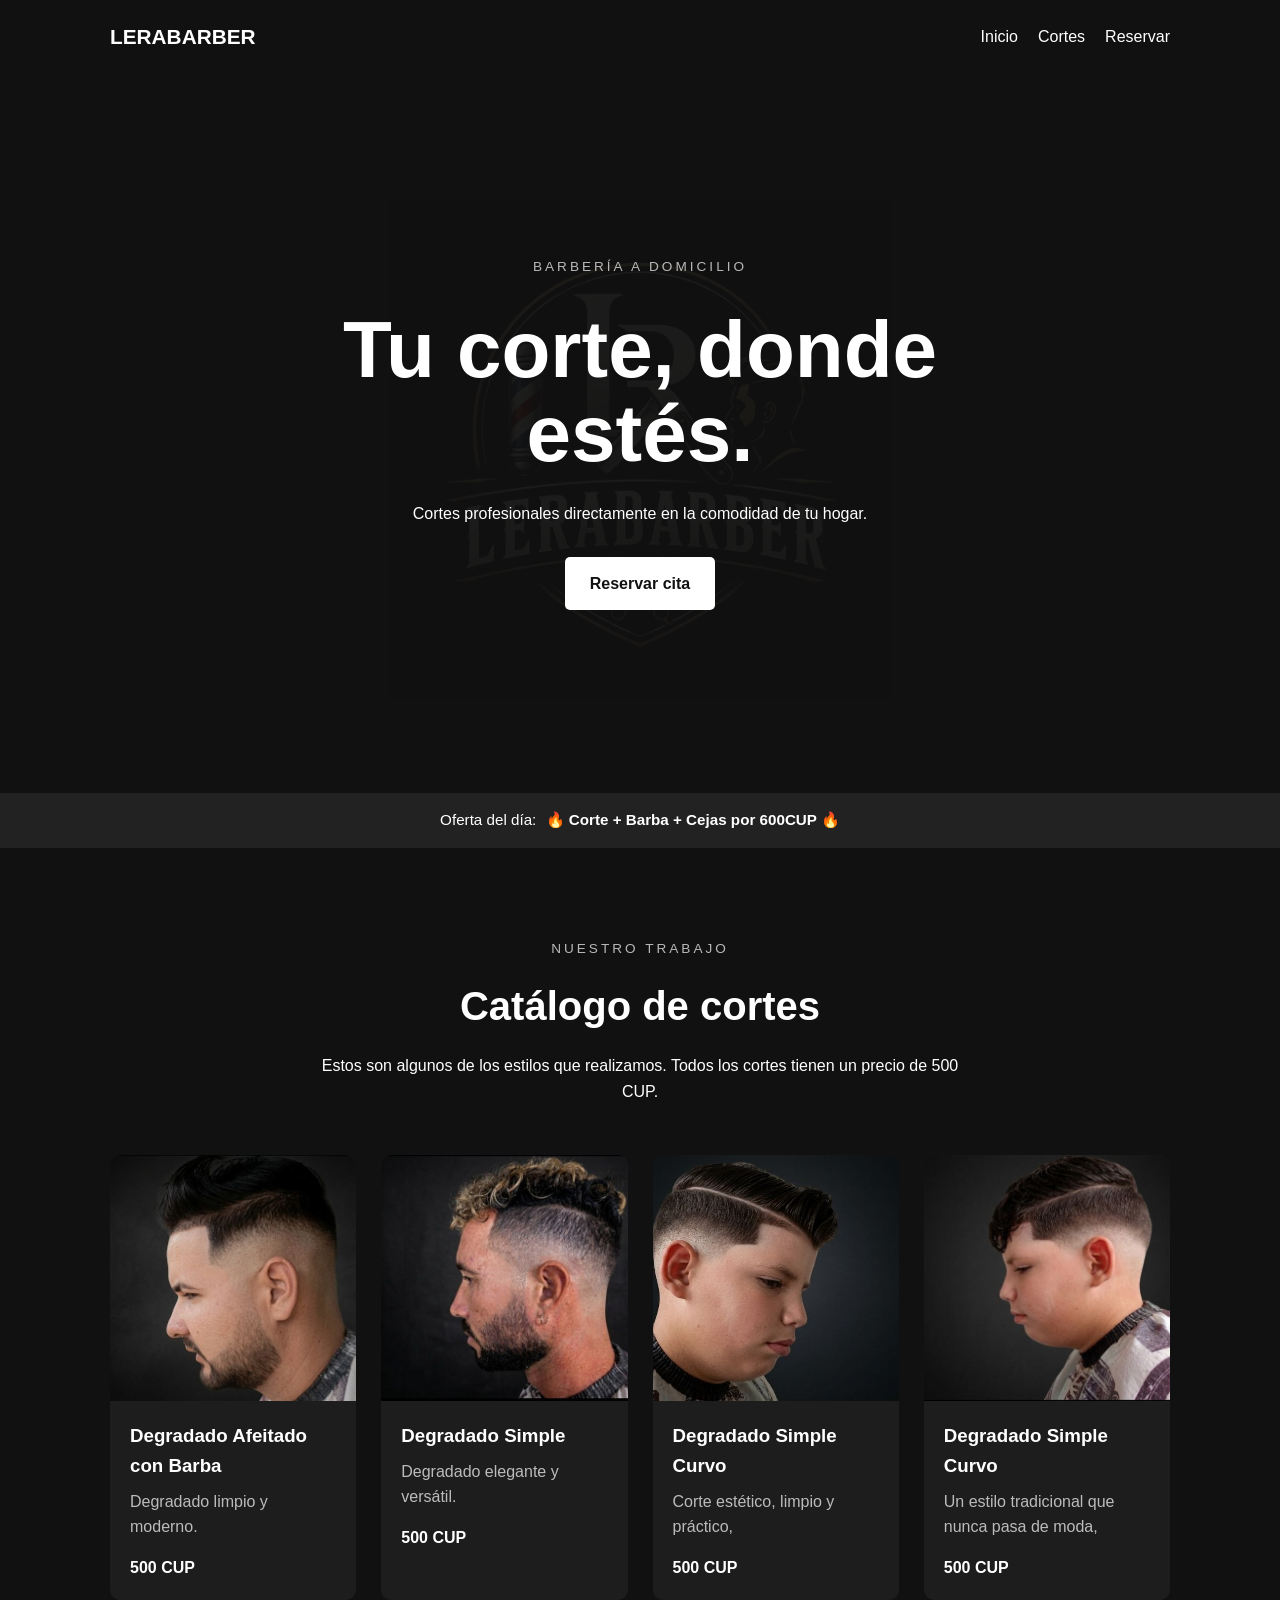
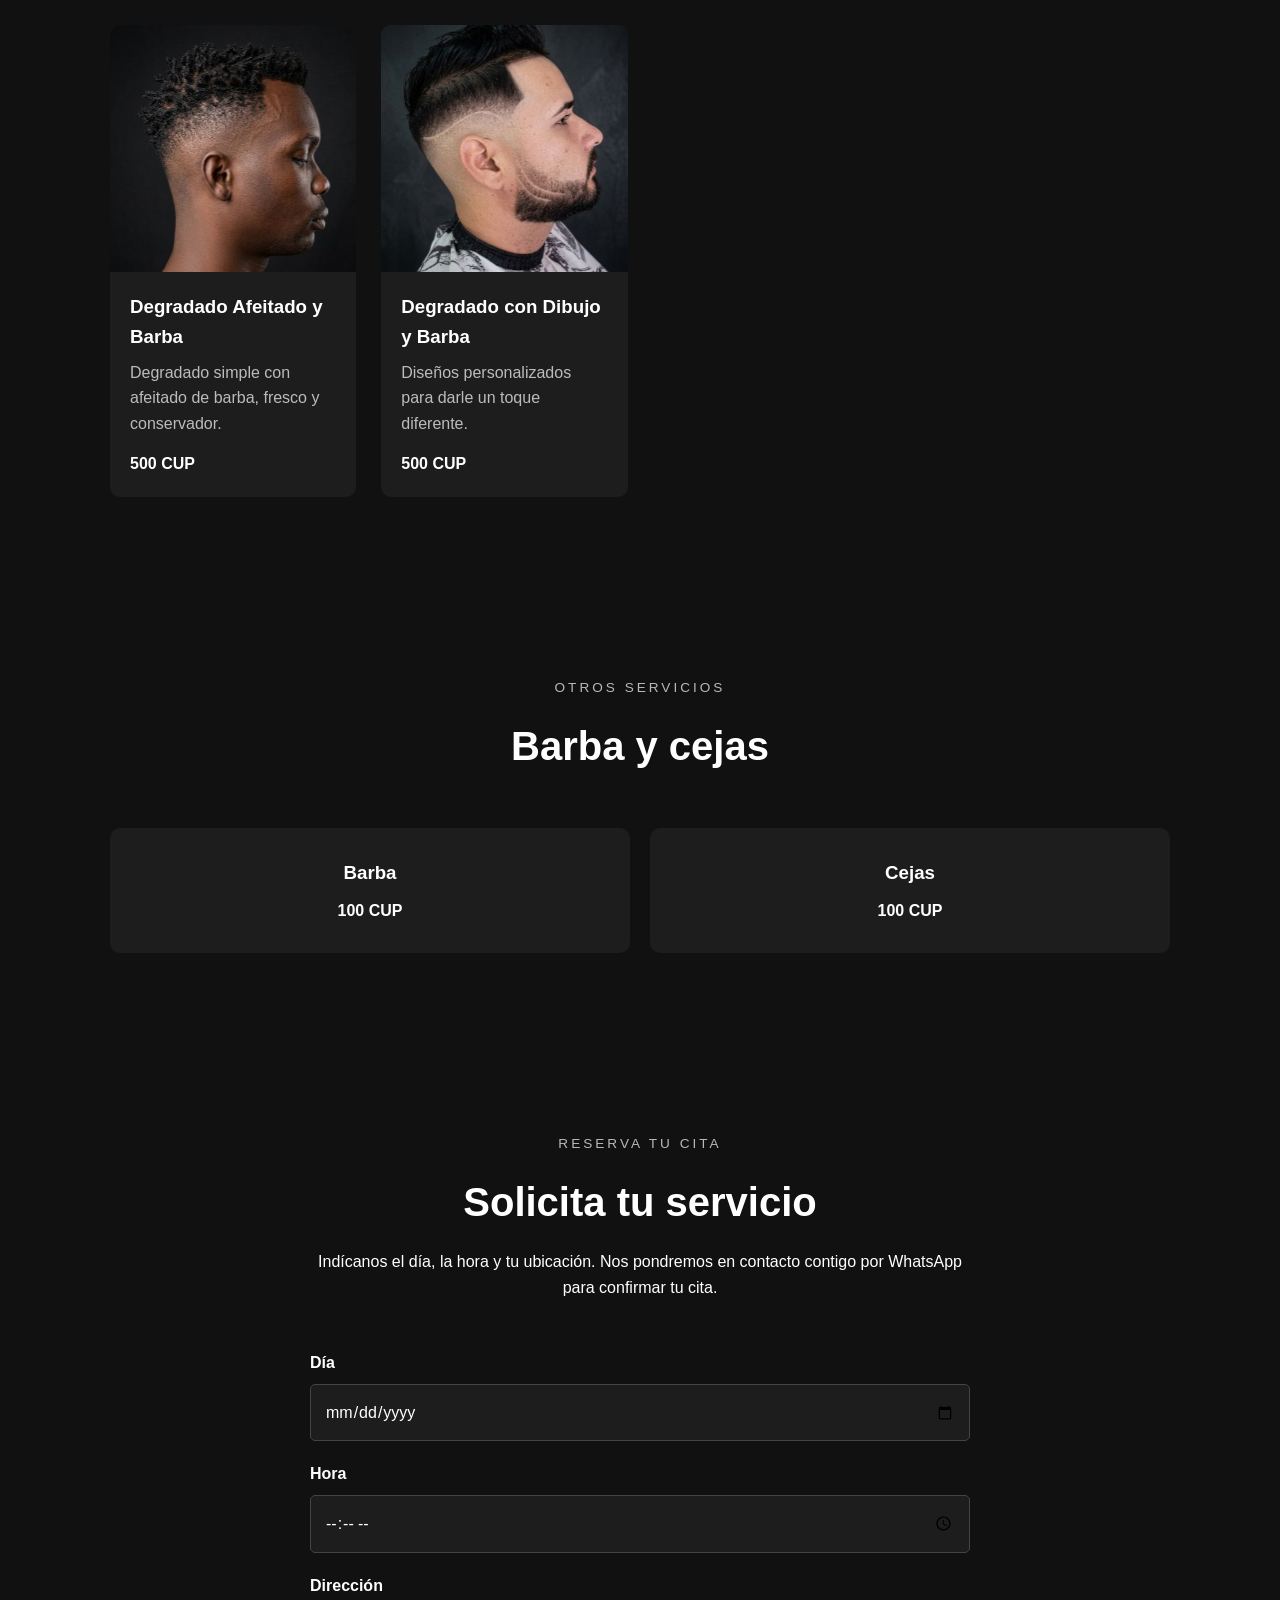
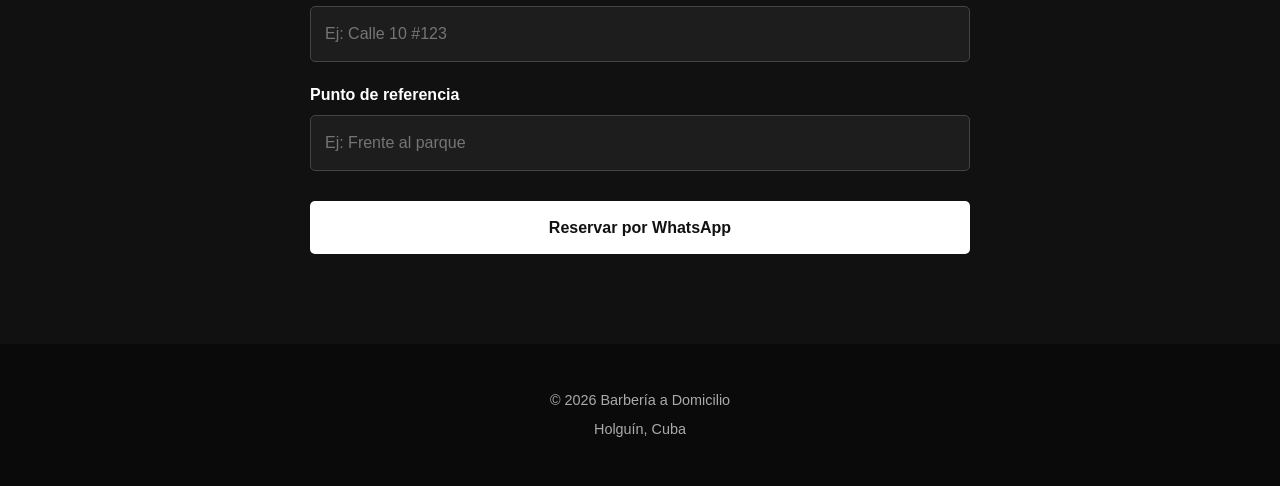
==== index.html @ e7b6321a "Primera versión de la web de la barbería" ====
<!DOCTYPE html>
<html lang="es">
<head>
    <meta charset="UTF-8">
    <meta name="viewport" content="width=device-width, initial-scale=1.0">

    <title>Barbería a Domicilio</title>

    <link rel="stylesheet" href="css/style.css">
</head>

<body>

    <!-- NAVEGACIÓN -->
    <header>
        <nav>
            <div class="logo">
                LERABARBER
            </div>

            <ul class="nav-links">
                <li><a href="#inicio">Inicio</a></li>
                <li><a href="#cortes">Cortes</a></li>
                <li><a href="#reserva">Reservar</a></li>
            </ul>
        </nav>
    </header>


    <!-- HERO / INICIO -->
    <main>

        <section id="inicio" class="hero">
            <div class="hero-content">

                <p class="hero-subtitle">
                    BARBERÍA A DOMICILIO
                </p>

                <h1>
                    Tu corte, donde estés.
                </h1>

                <p>
                    Cortes profesionales directamente en la comodidad de tu hogar.
                </p>

                <a href="#reserva" class="btn">
                    Reservar cita
                </a>

            </div>
        </section>


        <!-- OFERTA DEL DÍA -->
        <section class="daily-offer">

            <p>
                Oferta del día:
                <strong id="daily-offer-text">Próximamente</strong>
            </p>

        </section>


        <!-- CATÁLOGO -->
        <section id="cortes" class="cuts-section">

            <div class="section-header">
                <p class="section-subtitle">
                    NUESTRO TRABAJO
                </p>

                <h2>
                    Catálogo de cortes
                </h2>

                <p>
                    Estos son algunos de los estilos que realizamos.
                    Todos los cortes tienen un precio de 500 CUP.
                </p>
            </div>


            <div id="cuts-container" class="cuts-container">

                <!-- Los cortes se cargarán mediante JavaScript -->

            </div>

        </section>


        <!-- SERVICIOS -->
        <section class="services-section">

            <div class="section-header">

                <p class="section-subtitle">
                    OTROS SERVICIOS
                </p>

                <h2>
                    Barba y cejas
                </h2>

            </div>


            <div class="services-container">

                <div class="service-card">
                    <h3>Barba</h3>
                    <p>100 CUP</p>
                </div>

                <div class="service-card">
                    <h3>Cejas</h3>
                    <p>100 CUP</p>
                </div>

            </div>

        </section>


        <!-- RESERVA -->
        <section id="reserva" class="booking-section">

            <div class="section-header">

                <p class="section-subtitle">
                    RESERVA TU CITA
                </p>

                <h2>
                    Solicita tu servicio
                </h2>

                <p>
                    <p>
    Indícanos el día, la hora y tu ubicación.
    Nos pondremos en contacto contigo por WhatsApp
    para confirmar tu cita.
                </p>
                </p>

            </div>


            <form id="booking-form">

            


                <!-- FECHA -->
                <div class="form-group">

                    <label for="date">
                        Día
                    </label>

                    <input
                        type="date"
                        id="date"
                        name="date"
                        required
                    >

                </div>


                <!-- HORA -->
                <div class="form-group">

                    <label for="time">
                        Hora
                    </label>

                    <input
                        type="time"
                        id="time"
                        name="time"
                        required
                    >

                </div>


                <!-- DIRECCIÓN -->
                <div class="form-group">

                    <label for="address">
                        Dirección
                    </label>

                    <input
                        type="text"
                        id="address"
                        name="address"
                        placeholder="Ej: Calle 10 #123"
                        required
                    >

                </div>


                <!-- REFERENCIA -->
                <div class="form-group">

                    <label for="reference">
                        Punto de referencia
                    </label>

                    <input
                        type="text"
                        id="reference"
                        name="reference"
                        placeholder="Ej: Frente al parque"
                        required
                    >

                </div>


                <button type="submit" class="btn">
                    Reservar por WhatsApp
                </button>

            </form>

        </section>

    </main>


    <!-- FOOTER -->
    <footer>

        <p>
            © 2026 Barbería a Domicilio
        </p>

        <p>
            Holguín, Cuba
        </p>

    </footer>


    <!-- JAVASCRIPT -->
    <script src="js/app.js"></script>

</body>
</html>
---- css/style.css ----
/* ================================
   CONFIGURACIÓN GENERAL
================================ */

* {
    margin: 0;
    padding: 0;
    box-sizing: border-box;
}

html {
    scroll-behavior: smooth;
}

body {
    font-family: Arial, sans-serif;
    line-height: 1.6;
    background: #111;
    color: #fff;

    position: relative;
}

body::before {
    content: "";

    position: fixed;

    top: 50%;
    left: 50%;

    width: 500px;
    height: 500px;

    transform: translate(-50%, -50%);

    background-image: url("../images/logo.webp");
    background-repeat: no-repeat;
    background-position: center;
    background-size: contain;

    opacity: 0.05;

    pointer-events: none;

    z-index: -1;
}

a {
    color: inherit;
    text-decoration: none;
}

button,
input,
select {
    font: inherit;
}


/* ================================
   NAVEGACIÓN
================================ */

header {
    width: 100%;
    background: #111;
}

nav {
    max-width: 1100px;
    margin: 0 auto;
    padding: 20px;
    
    display: flex;
    justify-content: space-between;
    align-items: center;
}

.logo {
    font-size: 1.3rem;
    font-weight: bold;
}

.nav-links {
    display: flex;
    gap: 20px;
    list-style: none;
}


/* ================================
   HERO
================================ */

.hero {
    min-height: 80vh;
    padding: 80px 20px;

    display: flex;
    align-items: center;
    justify-content: center;

    text-align: center;
}

.hero-content {
    max-width: 700px;
}

.hero-subtitle,
.section-subtitle {
    font-size: 0.85rem;
    letter-spacing: 3px;
    margin-bottom: 15px;
    opacity: 0.7;
}

.hero h1 {
    font-size: clamp(2.5rem, 10vw, 5rem);
    line-height: 1.05;
    margin-bottom: 25px;
}

.hero p {
    margin-bottom: 30px;
}


/* ================================
   BOTONES
================================ */

.btn {
    display: inline-block;

    padding: 14px 25px;

    background: #fff;
    color: #111;

    border: none;
    border-radius: 5px;

    font-weight: bold;

    cursor: pointer;

    transition: transform 0.2s ease;
}

.btn:hover {
    transform: translateY(-2px);
}


/* ================================
   OFERTA DEL DÍA
================================ */

.daily-offer {
    padding: 15px 20px;

    text-align: center;

    background: #222;

    font-size: 0.95rem;
}

.daily-offer strong {
    margin-left: 5px;
}


/* ================================
   SECCIONES
================================ */

.cuts-section,
.services-section,
.booking-section {
    max-width: 1100px;
    margin: 0 auto;
    padding: 90px 20px;
}

.section-header {
    max-width: 650px;
    margin: 0 auto 50px;

    text-align: center;
}

.section-header h2 {
    font-size: 2.5rem;
    margin-bottom: 15px;
}


/* ================================
   CATÁLOGO
================================ */

.cuts-container {
    display: grid;

    grid-template-columns: repeat(
        auto-fit,
        minmax(220px, 1fr)
    );

    gap: 25px;
}

.cut-card {
    background: #1d1d1d;
    border-radius: 10px;
    overflow: hidden;
}

.cut-card img {
    width: 100%;
    aspect-ratio: 1 / 1;
    object-fit: cover;
    display: block;
}

.cut-card-content {
    padding: 20px;
}

.cut-card h3 {
    margin-bottom: 8px;
}

.cut-card p {
    opacity: 0.7;
    margin-bottom: 15px;
}

.cut-price {
    font-weight: bold;
}


/* ================================
   SERVICIOS
================================ */

.services-container {
    display: grid;

    grid-template-columns: repeat(
        auto-fit,
        minmax(200px, 1fr)
    );

    gap: 20px;
}

.service-card {
    padding: 30px 20px;

    background: #1d1d1d;

    border-radius: 10px;

    text-align: center;
}

.service-card h3 {
    margin-bottom: 10px;
}

.service-card p {
    font-weight: bold;
}


/* ================================
   RESERVA
================================ */

.booking-section {
    max-width: 700px;
}

#booking-form {
    display: flex;
    flex-direction: column;
    gap: 20px;
}

.form-group {
    display: flex;
    flex-direction: column;
    gap: 8px;
}

.form-group label {
    font-weight: bold;
}

.form-group input,
.form-group select {
    width: 100%;

    padding: 14px;

    border: 1px solid #444;
    border-radius: 5px;

    background: #1d1d1d;
    color: #fff;

    outline: none;
}

.form-group input:focus,
.form-group select:focus {
    border-color: #fff;
}

#booking-form .btn {
    margin-top: 10px;
}


/* ================================
   FOOTER
================================ */

footer {
    padding: 40px 20px;

    text-align: center;

    background: #0a0a0a;

    color: #aaa;

    font-size: 0.9rem;
}

footer p {
    margin: 5px 0;
}


/* ================================
   MÓVILES
================================ */

@media (max-width: 600px) {

    /* NAVEGACIÓN */

    nav {
        padding: 15px 20px;

        flex-direction: column;
        gap: 15px;
    }

    .nav-links {
        gap: 20px;

        font-size: 0.9rem;
    }


    /* HERO */

    .hero {
        min-height: 70vh;
        padding: 60px 20px;
    }

    .hero h1 {
        font-size: 2.8rem;
    }


    /* SECCIONES */

    .cuts-section,
    .services-section,
    .booking-section {
        padding: 70px 20px;
    }

    .section-header h2 {
        font-size: 2rem;
    }


    /* CATÁLOGO */

    .cuts-container {
        grid-template-columns: 1fr;
    }


    /* SERVICIOS */

    .services-container {
        grid-template-columns: 1fr;
    }


    /* FORMULARIO */

    .form-group input,
    .form-group select {
        padding: 16px;
    }

    #booking-form .btn {
        width: 100%;
        padding: 16px;
    }


    /* MARCA DE AGUA */

    body::before {
        width: 350px;
        height: 350px;
    }

}
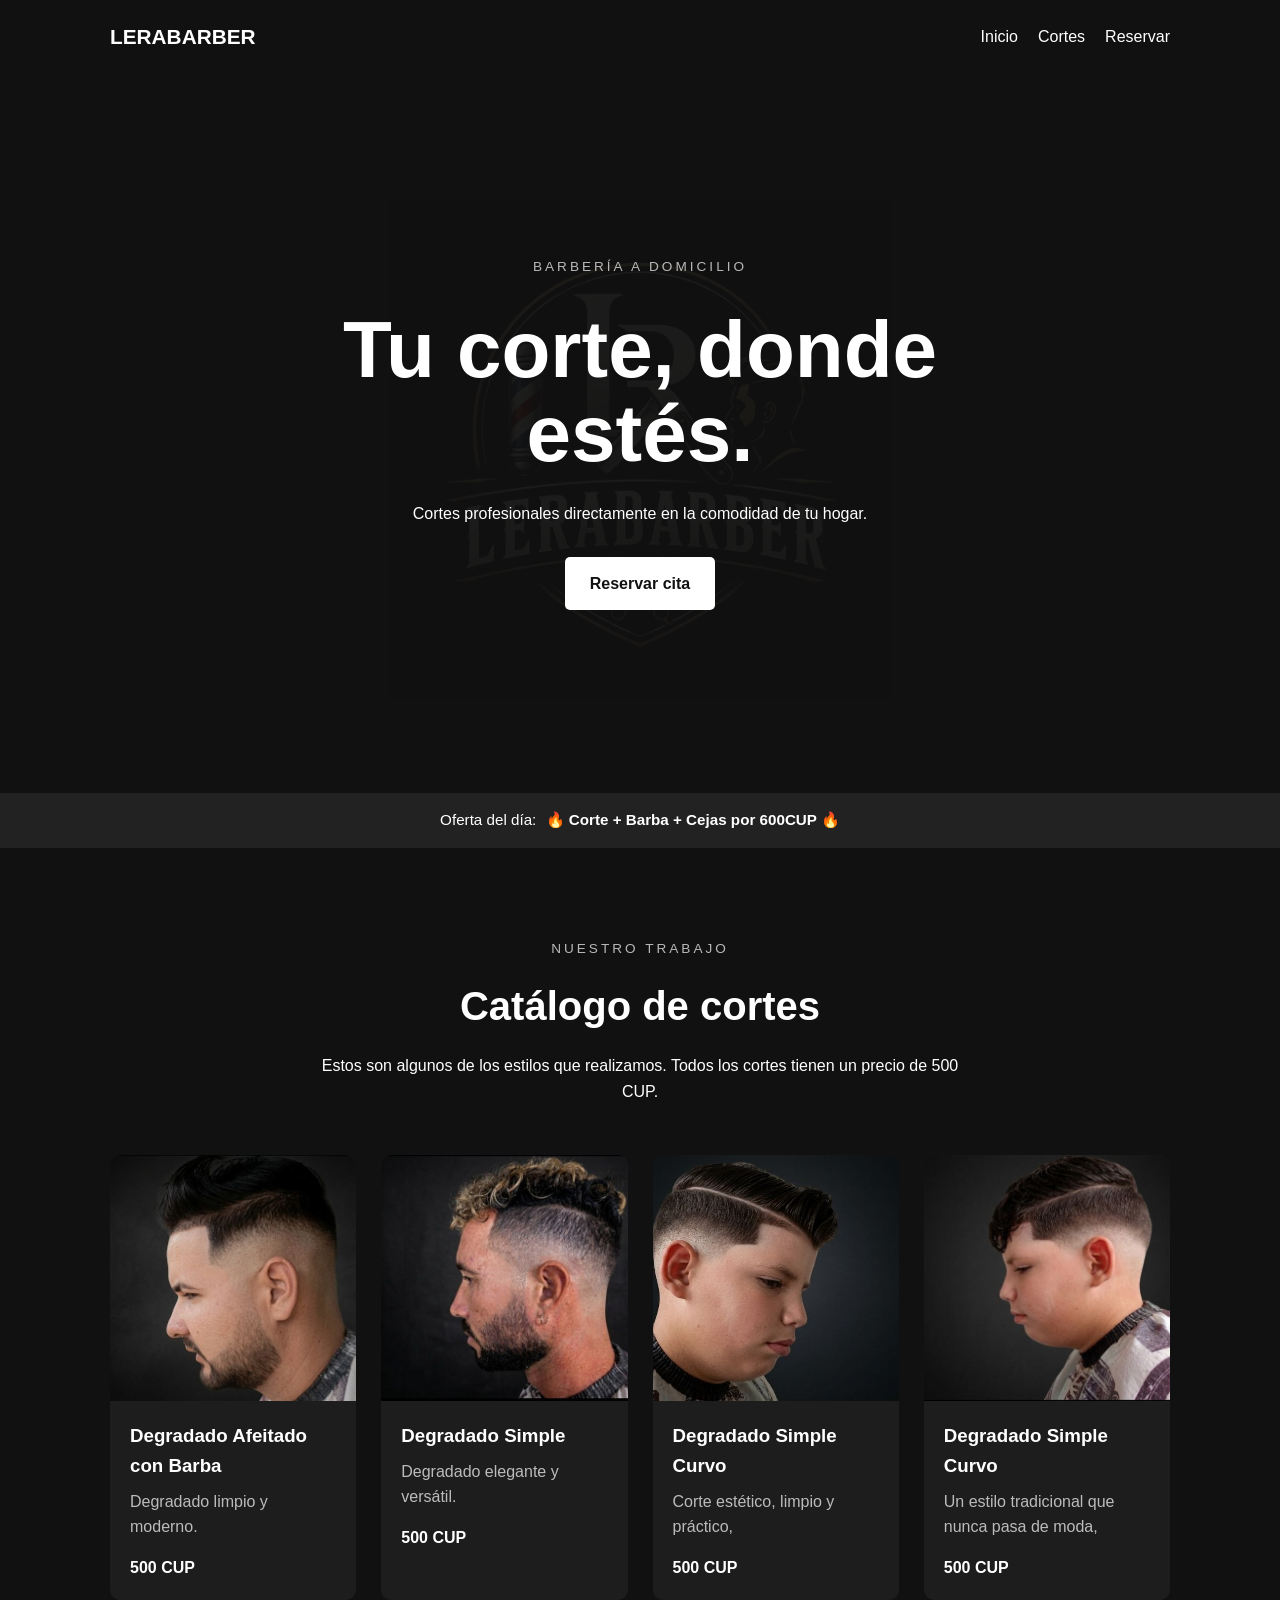
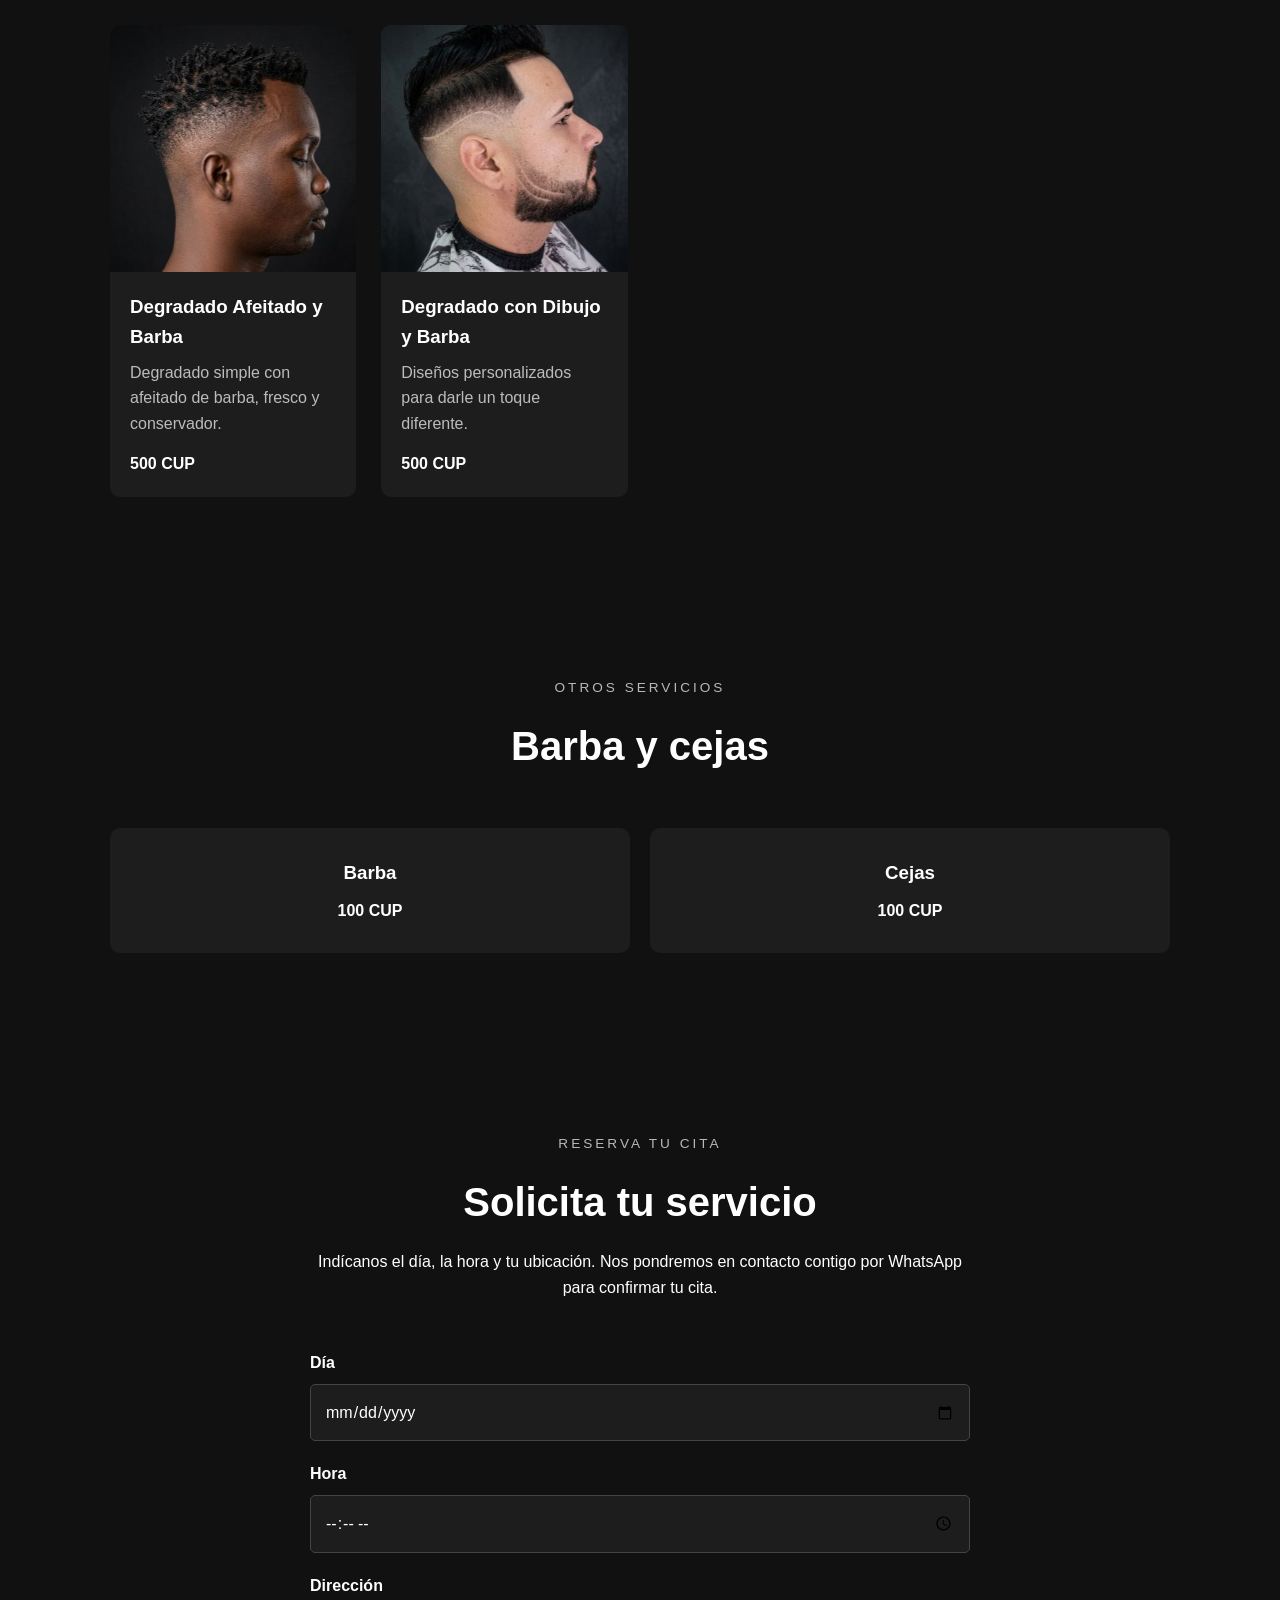
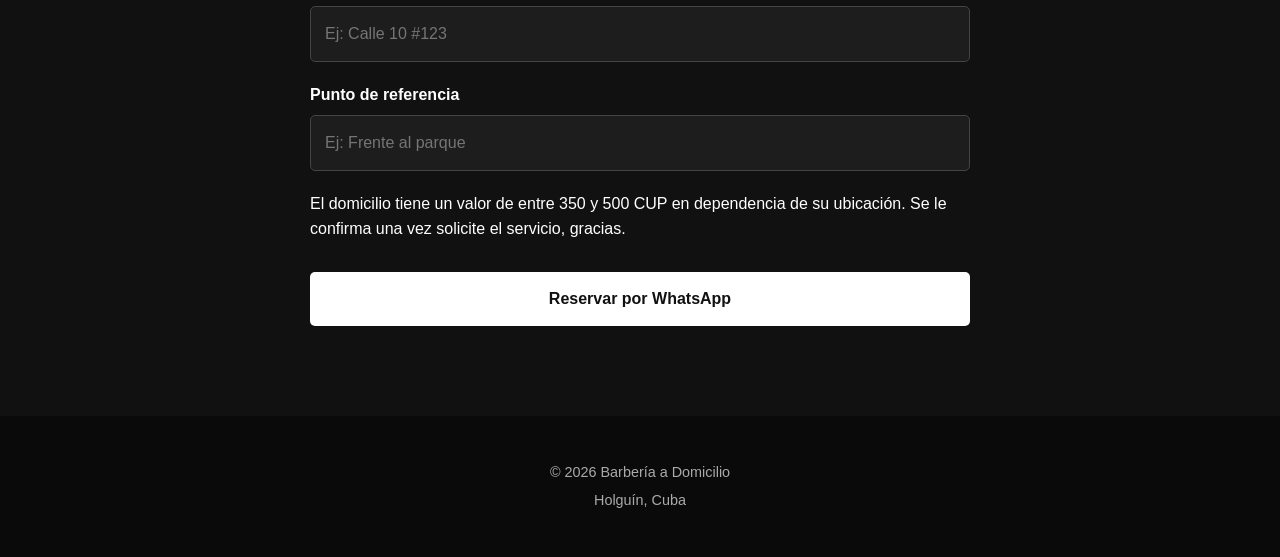
==== commit f553624c: "Actualización de la página" ====
--- a/index.html
+++ b/index.html
@@ -222,7 +222,10 @@
                     >
 
                 </div>
-
+<p class="booking-notice">
+    El domicilio tiene un valor de entre 350 y 500 CUP en dependencia de su ubicación.
+    Se le confirma una vez solicite el servicio, gracias.
+</p>
 
                 <button type="submit" class="btn">
                     Reservar por WhatsApp
--- a/css/style.css
+++ b/css/style.css
@@ -428,5 +428,12 @@
         width: 350px;
         height: 350px;
     }
-
-}
+.booking-notice {
+    margin: 20px 0;
+    padding: 15px;
+    font-size: 0.9rem;
+    line-height: 1.5;
+    text-align: center;
+    opacity: 0.85;
+}
+}
